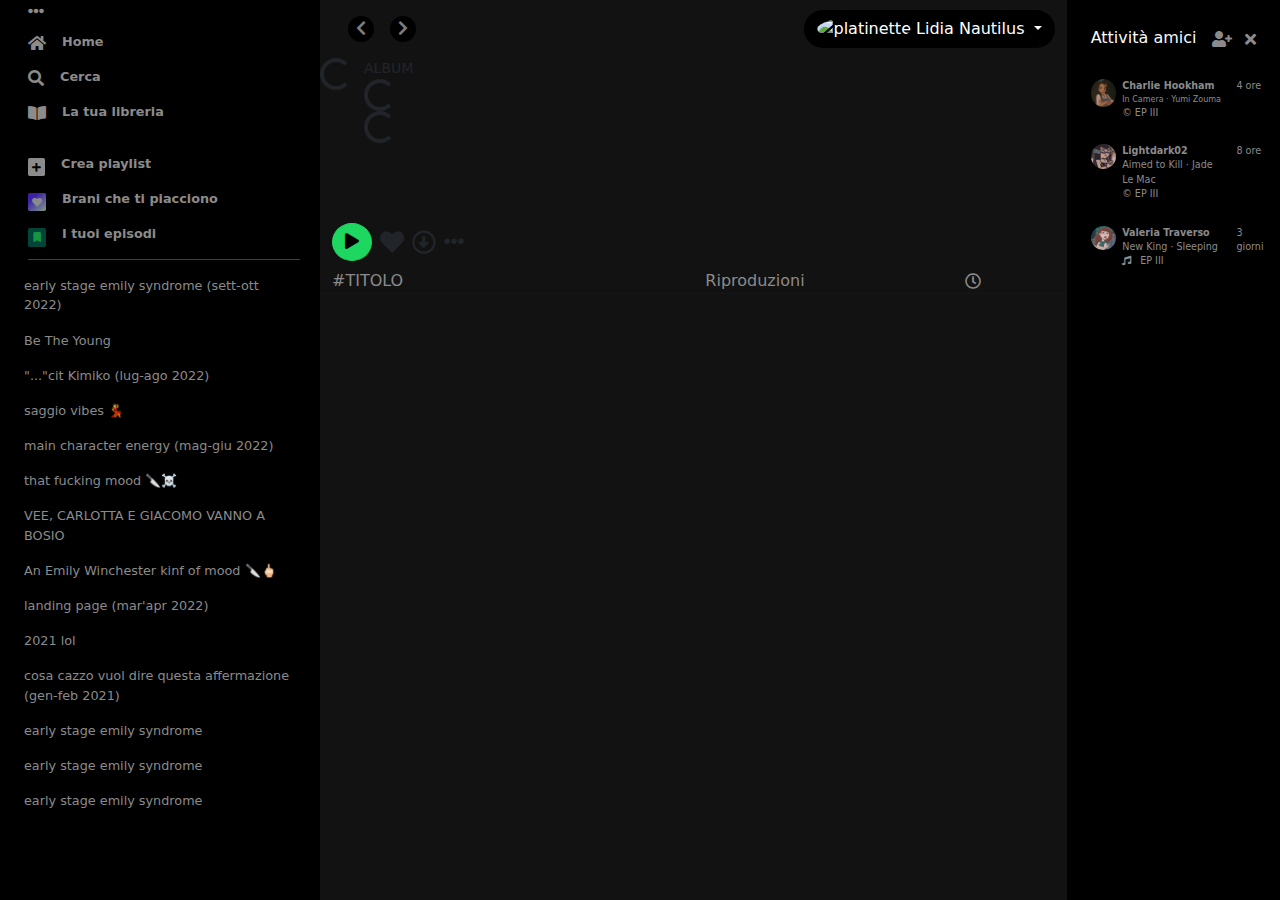
==== album.html @ 0ad05697 "finishes player-album-page" ====
<!DOCTYPE html>
<html lang="en">
  <head>
    <meta charset="utf-8" />
    <meta name="viewport" content="width=device-width, initial-scale=1" />
    <title>Album</title>
    <link
      href="https://cdn.jsdelivr.net/npm/bootstrap@5.3.3/dist/css/bootstrap.min.css"
      rel="stylesheet"
      integrity="sha384-QWTKZyjpPEjISv5WaRU9OFeRpok6YctnYmDr5pNlyT2bRjXh0JMhjY6hW+ALEwIH"
      crossorigin="anonymous"
    />
    <link rel="stylesheet" href="assets/scss/custom-bootstrap.css" />

    <link
      rel="stylesheet"
      href="https://cdnjs.cloudflare.com/ajax/libs/font-awesome/5.15.4/css/all.min.css"
      integrity="sha512-1ycn6IcaQQ40/MKBW2W4Rhis/DbILU74C1vSrLJxCq57o941Ym01SwNsOMqvEBFlcgUa6xLiPY/NS5R+E6ztJQ=="
      crossorigin="anonymous"
      referrerpolicy="no-referrer"
    />
    <link
      rel="stylesheet"
      href="https://cdn.jsdelivr.net/npm/bootstrap-icons@1.11.3/font/bootstrap-icons.min.css"
    />
    <link rel="stylesheet" href="./assets/css/navbar.css" />
    <link rel="stylesheet" href="./assets/css/album.css" />
  </head>
  <body>
    <div class="container-fluid">
      <div class="row">
        <!--BARRA DESTRA-->
        <header class="col col-md-3 bg-black">
          <nav>
            <div class="container mb-3">
              <div class="col">
                <div class="row">
                  <div class="col">
                    <div class="row d-flex">
                      <div class="col d-flex align-self-center mx-1 mb-2">
                        <a href="#">
                          <div>
                            <i class="fas fa-ellipsis-h text-testo"></i>
                          </div>
                        </a>
                      </div>
                    </div>
                    <div class="row d-flex">
                      <a class="text-decoration-none" href="./index.html">
                        <div class="col d-flex align-self-center mx-1">
                          <div>
                            <i class="fas fa-home text-testo"></i>
                          </div>
                          <div class="mx-3 text-testo"><p>Home</p></div>
                        </div>
                      </a>
                    </div>
                    <div class="row d-flex">
                      <a class="text-decoration-none" href="./search.html">
                        <div class="col d-flex align-self-center mx-1">
                          <div><i class="fas fa-search text-testo"></i></div>
                          <div class="mx-3 text-testo"><p>Cerca</p></div>
                        </div>
                        <div class="row d-flex">
                          <div class="col d-flex align-self-center mx-1">
                            <div>
                              <i class="fas fa-book-open text-testo"></i>
                            </div>
                            <div class="mx-3 text-testo">
                              <p>La tua libreria</p>
                            </div>
                          </div>
                        </div>
                      </a>
                    </div>
                  </div>
                </div>
              </div>
            </div>

            <div class="container">
              <div class="col">
                <div class="row">
                  <div class="col">
                    <div class="row d-flex">
                      <a class="text-decoration-none" href="">
                        <div class="col d-flex align-self-center mx-1">
                          <div>
                            <i
                              class="fas fa-plus fa-xs bg-testo text-black plus-icon"
                            ></i>
                          </div>
                          <div class="mx-3 text-testo">
                            <p>Crea playlist</p>
                          </div>
                        </div>
                      </a>
                    </div>
                    <div class="row d-flex">
                      <a class="text-decoration-none" href="">
                        <div class="col d-flex align-self-center mx-1">
                          <div>
                            <i class="fas fa-heart like-icon text-testo"></i>
                          </div>
                          <div class="mx-3 text-testo">
                            <p>Brani che ti piacciono</p>
                          </div>
                        </div>
                      </a>
                      <div class="row d-flex">
                        <a class="text-decoration-none" href="">
                          <div class="col d-flex align-self-center mx-1">
                            <div>
                              <i class="bi bi-bookmark-fill bookmark-icon"></i>
                            </div>
                            <div class="mx-3 text-testo">
                              <p>I tuoi episodi</p>
                            </div>
                          </div>
                        </a>
                        <hr class="text-bg-danger mx-3" />
                      </div>
                    </div>
                  </div>
                </div>
              </div>
            </div>
          </nav>
          <div class="container overflow-y-scroll boxed">
            <div class="row text-testo">
              <div><p>early stage emily syndrome (sett-ott 2022)</p></div>
              <div><p>Be The Young</p></div>
              <div><p>"..."cit Kimiko (lug-ago 2022)</p></div>
              <div><p>saggio vibes 💃</p></div>
              <div><p>main character energy (mag-giu 2022)</p></div>
              <div><p>that fucking mood 🔪☠️</p></div>
              <div><p>VEE, CARLOTTA E GIACOMO VANNO A BOSIO</p></div>
              <div><p>An Emily Winchester kinf of mood 🔪🖕🏻</p></div>
              <div><p>landing page (mar'apr 2022)</p></div>
              <div><p>2021 lol</p></div>
              <div>
                <p>cosa cazzo vuol dire questa affermazione (gen-feb 2021)</p>
              </div>
              <div><p>early stage emily syndrome</p></div>
              <div><p>early stage emily syndrome</p></div>
              <div><p>early stage emily syndrome</p></div>
              <div><p>early stage emily syndrome</p></div>
              <div><p>early stage emily syndrome</p></div>
              <div><p>early stage emily syndrome</p></div>
              <div><p>early stage emily syndrome</p></div>
              <div><p>early stage emily syndrome</p></div>
              <div><p>early stage emily syndrome</p></div>
              <div><p>early stage emily syndrome</p></div>
              <div><p>early stage emily syndrome</p></div>
              <div><p>early stage emily syndrome</p></div>
              <div><p>early stage emily syndrome</p></div>
              <div><p>early stage emily syndrome</p></div>
              <div><p>early stage emily syndrome</p></div>
              <div><p>early stage emily syndrome</p></div>
              <div><p>early stage emily syndrome</p></div>
              <div><p>early stage emily syndrome</p></div>
              <div><p>early stage emily syndrome</p></div>
              <div><p>early stage emily syndrome</p></div>
              <div><p>early stage emily syndrome</p></div>
              <div><p>early stage emily syndrome</p></div>
              <div><p>early stage emily syndrome</p></div>
              <div><p>early stage emily syndrome</p></div>
              <div><p>early stage emily syndrome</p></div>
              <div><p>early stage emily syndrome</p></div>
              <div><p>early stage emily syndrome</p></div>
              <div><p>early stage emily syndrome</p></div>
            </div>
          </div>
        </header>

        <!--CENTRALE-->
        <div
          class="col col-md-7 p-0 vh-100 overflow-y-scroll"
          style="background-color: #121212"
        >
          <div class="container-fluid pb-4" id="sfondo" style="height: auto">
            <div class="row">
              <!--PULSANTI SUPERIORI-->
              <div
                id="header-main"
                class="d-flex align-items-center justify-content-between"
              >
                <div class="d-flex align-items-center justify-content-between">
                  <button
                    class="text-white-50 rounded-circle border-0 text-bg-dark px-2 m-3 bg-black"
                  >
                    <i class="fas fa-chevron-left text-white-50"></i>
                  </button>
                  <button
                    class="text-white-50 rounded-circle border-0 text-bg-dark px-2 bg-black"
                  >
                    <i class="fas fa-chevron-right text-white-50"></i>
                  </button>
                </div>
                <div class="d-flex align-items-center justify-content-between">
                  <div id="drop-menu" class="dropdown d-flex">
                    <button
                      class="btn btn-black dropdown-toggle text-white bg-black border-1 rounded-pill"
                      type="button"
                      data-bs-toggle="dropdown"
                      aria-expanded="false"
                    >
                      <img
                        class="rounded-circle"
                        width="20px"
                        src="https://pbs.twimg.com/profile_images/1235323901661655040/85mwy9YF_400x400.jpg"
                        alt="platinette"
                      />
                      <span id="span">Lidia Nautilus</span>
                    </button>

                    <ul class="dropdown-menu bg-black border border-white">
                      <li>
                        <a class="dropdown-item text-white" href="#">Profilo</a>
                      </li>
                      <li>
                        <a class="dropdown-item text-white" href="#">Album</a>
                      </li>
                      <li>
                        <a class="dropdown-item text-white" href="#">Artisti</a>
                      </li>
                    </ul>
                  </div>
                </div>
              </div>
            </div>
            <div id="appendAlbum" class="row">
              <div class="spinner-border" role="status">
                <span class="visually-hidden">Loading...</span>
              </div>
              <div
                class="col col-md-9 m-0 d-flex flex-column justify-content-end"
              >
                <p class="small m-0">ALBUM</p>
                <div class="spinner-border" role="status">
                  <span class="visually-hidden">Loading...</span>
                </div>

                <div class="spinner-border" role="status">
                  <span class="visually-hidden">Loading...</span>
                </div>
              </div>
            </div>
          </div>

          <div class="container-fluid pt-3 pt-lg-2 vh-100" id="sfondoLg">
            <div
              class="d-flex align-items-center w-25 justify-content-start mt-xl-5 mt-md-1"
            >
              <button type="button" class="btn btn-success rounded-circle">
                <i class="fas fa-play"></i>
              </button>
              <i class="fas fa-heart fs-4 mx-2"></i>
              <i class="far fa-arrow-alt-circle-down fs-4"></i>
              <i class="fas fa-ellipsis-h fs-5 mx-2"></i>
            </div>
            <div class="row mt-2">
              <div class="col col-6 text-testo">#TITOLO</div>
              <div class="col col-3 text-testo">Riproduzioni</div>
              <div
                class="col col-3 d-flex justify-content-around align-items-center"
              >
                <i class="far fa-clock text-testo"></i>
              </div>
              <hr />
            </div>
            <div class="row" id="rowParent">
              <!--QUI INSERISCO LE CARDS FATTE CON JS-->
            </div>
          </div>
        </div>
        <!--BARRA SINISTRA-->
        <div class="col col-md-2 bg-black vh-100">
          <div class="container pt-4">
            <div class="d-flex justify-content-between pt-1">
              <h6 class="text-light">Attività amici</h6>
              <div>
                <a href="#"><i class="fas fa-user-plus text-testo"></i></a>
                <a href="#"><i class="fas fa-times text-testo ms-2"></i></a>
              </div>
            </div>
          </div>
          <!--PRIMO PROFILO-->
          <div class="container my-4">
            <div class="row">
              <div class="col col-2">
                <img
                  class="img-fluid rounded-circle"
                  style="min-width: 25px; width: 25px"
                  src="[data-uri]"
                  alt="img profilo"
                />
              </div>
              <div class="col col-8 text-testo">
                <p class="m-0 fw-bold" style="font-size: 0.6rem">
                  Charlie Hookham
                </p>
                <p style="font-size: 0.5rem" class="m-0">
                  In Camera · Yumi Zouma
                </p>
                <p class="m-0" style="font-size: 0.6rem">&copy EP III</p>
              </div>
              <div class="col col-2 p-0">
                <p class="text-testo" style="font-size: 0.6rem">4 ore</p>
              </div>
            </div>
          </div>
          <!--SECONDO PROFILO-->
          <div class="container mb-4">
            <div class="row">
              <div class="col col-2">
                <img
                  class="img-fluid rounded-circle"
                  style="min-width: 25px; width: 25px"
                  src="[data-uri]"
                  alt="img profilo"
                />
              </div>
              <div class="col col-8 text-testo">
                <p class="m-0 fw-bold" style="font-size: 0.6rem">Lightdark02</p>
                <p style="font-size: 0.6rem" class="m-0">
                  Aimed to Kill · Jade Le Mac
                </p>
                <p class="m-0" style="font-size: 0.6rem">&copy EP III</p>
              </div>
              <div class="col col-2 p-0">
                <p class="text-testo" style="font-size: 0.6rem">8 ore</p>
              </div>
            </div>
          </div>
          <!--TERZO PROFILO-->
          <div class="container">
            <div class="row">
              <div class="col col-2">
                <img
                  class="img-fluid rounded-circle"
                  style="min-width: 25px; width: 25px"
                  src="[data-uri]"
                  alt="img profilo"
                />
              </div>
              <div class="col col-8 text-testo">
                <p class="m-0 fw-bold" style="font-size: 0.6rem">
                  Valeria Traverso
                </p>
                <p style="font-size: 0.6rem" class="m-0">New King · Sleeping</p>
                <p class="m-0" style="font-size: 0.6rem">
                  <i class="fas fa-music me-2"></i>EP III
                </p>
              </div>
              <div class="col col-2 p-0">
                <p class="text-testo" style="font-size: 0.6rem">3 giorni</p>
              </div>
            </div>
          </div>
        </div>
      </div>
    </div>

    <section>
      <article id="player" class="position-fixed bottom-0 w-100 d-none">
        <div
          class="container-fluid bg-warning p-3 text-light border border-2 border-testo border-bottom-0 border-end-0 border-start-0"
        >
          <div class="row justify-content-between">
            <!-- song info -->
            <div
              class="col col-md-3 d-flex align-items-center justify-content-start px-0"
            >
              <div>
                <img
                  src="https://placecats.com/50/50"
                  alt="placeholder"
                  id="player-cover"
                />
              </div>
              <div class="mx-4">
                <p class="mb-0 player-song-title fw-medium" id="player-title">
                  Fat Funny Friend
                </p>
                <p
                  class="mb-0 player-song-artist fw-medium text-testo"
                  id="player-artist"
                >
                  Maddie Zahm
                </p>
              </div>
              <div class="btn btn-outline-dark border-0 p-0">
                <i class="far fa-heart text-testo"></i>
              </div>
            </div>
            <!-- progress bar -->
            <div
              class="col col-md-6 d-flex align-items-center justify-content-center flex-column"
            >
              <!-- player buttons -->
              <div
                class="d-flex w-50 justify-content-around align-items-center"
              >
                <button class="text-light btn btn-outline-dark border-0">
                  <i class="fas fa-random"></i>
                </button>
                <button
                  class="text-light btn btn-outline-dark border-0"
                  id="backward-btn"
                >
                  <i class="fas fa-step-backward"></i>
                </button>
                <button
                  class="text-light btn btn-outline-dark border-0"
                  id="play-btn"
                >
                  <i class="fas fa-play-circle fs-2"></i>
                </button>
                <button
                  class="text-light btn btn-outline-dark border-0"
                  id="forward-btn"
                >
                  <i class="fas fa-step-forward"></i>
                </button>
                <button class="text-light btn btn-outline-dark border-0">
                  <i class="fas fa-retweet"></i>
                </button>
              </div>
              <!-- player progress -->
              <div
                class="d-flex justify-content-between w-100 align-items-center"
              >
                <div id="current-time">00.00</div>
                <div id="progressBarContainer">
                  <div
                    id="progressBar"
                    class="progress-bar w-100 h-25 mx-1 bg-testo rounded-1"
                    role="progressbar"
                    style="width: 0%"
                  >
                    <div></div>
                  </div>
                </div>
                <div
                  id="progressBar"
                  class="progress-bar w-100 h-25 mx-1 bg-testo rounded-1"
                  role="progressbar"
                  style="width: 0%"
                ></div>
                <div id="duration-time">00.00</div>
              </div>
            </div>
            <!-- audio settings -->
            <div
              class="col col-md-3 d-flex align-items-center justify-content-end"
            >
              <!-- mic icon -->
              <button class="mx-1 p-0 btn btn-outline-dark border-0">
                <svg
                  fill="#8B8B8B"
                  width="2rem"
                  height="2rem"
                  viewBox="0 0 64 64"
                  xmlns="http://www.w3.org/2000/svg"
                >
                  <title />
                  <g id="Mic">
                    <path
                      d="M20,50.45a1,1,0,0,1-.71-.3L13.64,44.5a1,1,0,0,1,0-1.42L34.86,21.87a1,1,0,0,1,1.41,0l5.66,5.66a1,1,0,0,1,.29.7,1,1,0,0,1-.29.71L20.72,50.15A1,1,0,0,1,20,50.45Zm-4.24-6.66L20,48l19.8-19.8L35.56,24Z"
                    />
                    <path
                      d="M45.46,29.33a11,11,0,1,1,7.78-3.22h0A10.94,10.94,0,0,1,45.46,29.33Zm0-20A9,9,0,1,0,51.83,24.7h0A9,9,0,0,0,45.46,9.34Z"
                    />
                    <path
                      d="M35.56,34.89h0a1,1,0,0,1-.7-.29L29.2,28.94a1,1,0,0,1,0-1.41l5.66-5.66a1,1,0,0,1,1.41,0l5.66,5.66a1,1,0,0,1,.29.7,1,1,0,0,1-.29.71L36.27,34.6A1,1,0,0,1,35.56,34.89Zm-4.24-6.66,4.24,4.25,4.25-4.25L35.56,24Z"
                    />
                    <path
                      d="M16.12,50.8a1,1,0,0,1-.71-.29l-2.12-2.12a1,1,0,0,1,0-1.42l2.12-2.12a1,1,0,0,1,1.42,0L19,47a1,1,0,0,1,0,1.42l-2.12,2.12A1,1,0,0,1,16.12,50.8Zm-.71-3.12.71.71.71-.71L16.12,47Z"
                    />
                    <path
                      d="M17.45,56.86a2.65,2.65,0,0,1-1.81-.7c-2-1.79-1.66-6.57-1.58-7.51a1,1,0,0,1,1.09-.91,1,1,0,0,1,.9,1.09c-.17,1.93,0,5,.93,5.85a.73.73,0,0,0,.71.15c3.3-.66,7.38-3.36,7.42-3.39,1-.78,4.73-3.39,6.68-2.78A1.82,1.82,0,0,1,33,49.84a1,1,0,0,1-1.87.71c-.68-.06-2.93,1.09-4.85,2.53-.22.15-4.49,3-8.18,3.71A3.47,3.47,0,0,1,17.45,56.86Z"
                    />
                  </g>
                </svg>
              </button>

              <!-- list icon -->
              <button class="mx-1 p-0 btn btn-outline-dark border-0">
                <svg
                  xmlns="http://www.w3.org/2000/svg"
                  width="30"
                  height="30"
                  fill="#8B8B8B"
                  class="bi bi-list"
                  viewBox="0 0 16 16"
                >
                  <path
                    fill-rule="evenodd"
                    d="M2.5 12a.5.5 0 0 1 .5-.5h10a.5.5 0 0 1 0 1H3a.5.5 0 0 1-.5-.5m0-4a.5.5 0 0 1 .5-.5h10a.5.5 0 0 1 0 1H3a.5.5 0 0 1-.5-.5m0-4a.5.5 0 0 1 .5-.5h10a.5.5 0 0 1 0 1H3a.5.5 0 0 1-.5-.5"
                  />
                </svg>
              </button>

              <!-- music player icon -->
              <button class="mx-1 p-0 btn btn-outline-dark border-0">
                <svg
                  xmlns="http://www.w3.org/2000/svg"
                  width="25"
                  height="25"
                  fill="#8B8B8B"
                  class="bi bi-music-player"
                  viewBox="0 0 16 16"
                >
                  <path
                    d="M4 3a1 1 0 0 1 1-1h6a1 1 0 0 1 1 1v3a1 1 0 0 1-1 1H5a1 1 0 0 1-1-1zm1 0v3h6V3zm3 9a1 1 0 1 0 0-2 1 1 0 0 0 0 2"
                  />
                  <path
                    d="M11 11a3 3 0 1 1-6 0 3 3 0 0 1 6 0m-3 2a2 2 0 1 0 0-4 2 2 0 0 0 0 4"
                  />
                  <path
                    d="M2 2a2 2 0 0 1 2-2h8a2 2 0 0 1 2 2v12a2 2 0 0 1-2 2H4a2 2 0 0 1-2-2zm2-1a1 1 0 0 0-1 1v12a1 1 0 0 0 1 1h8a1 1 0 0 0 1-1V2a1 1 0 0 0-1-1z"
                  />
                </svg>
              </button>

              <!-- volume icon -->
              <button
                class="mx-1 p-0 btn btn-outline-dark border-0"
                id="volume-btn"
              >
                <svg
                  xmlns="http://www.w3.org/2000/svg"
                  width="30"
                  height="30"
                  fill="#8B8B8B"
                  class="bi bi-volume-up"
                  viewBox="0 0 16 16"
                >
                  <path
                    d="M11.536 14.01A8.47 8.47 0 0 0 14.026 8a8.47 8.47 0 0 0-2.49-6.01l-.708.707A7.48 7.48 0 0 1 13.025 8c0 2.071-.84 3.946-2.197 5.303z"
                  />
                  <path
                    d="M10.121 12.596A6.48 6.48 0 0 0 12.025 8a6.48 6.48 0 0 0-1.904-4.596l-.707.707A5.48 5.48 0 0 1 11.025 8a5.48 5.48 0 0 1-1.61 3.89z"
                  />
                  <path
                    d="M10.025 8a4.5 4.5 0 0 1-1.318 3.182L8 10.475A3.5 3.5 0 0 0 9.025 8c0-.966-.392-1.841-1.025-2.475l.707-.707A4.5 4.5 0 0 1 10.025 8M7 4a.5.5 0 0 0-.812-.39L3.825 5.5H1.5A.5.5 0 0 0 1 6v4a.5.5 0 0 0 .5.5h2.325l2.363 1.89A.5.5 0 0 0 7 12zM4.312 6.39 6 5.04v5.92L4.312 9.61A.5.5 0 0 0 4 9.5H2v-3h2a.5.5 0 0 0 .312-.11"
                  />
                </svg>
              </button>

              <!-- volume bar -->

              <div id="volumeContainer">
                <div id="volumeBar"></div>
              </div>

              <!-- angle-expande icon -->
              <button class="mx-1 p-0 btn btn-outline-dark border-0">
                <svg
                  xmlns="http://www.w3.org/2000/svg"
                  width="20"
                  height="20"
                  fill="#8B8B8B"
                  class="bi bi-arrows-angle-expand"
                  viewBox="0 0 16 16"
                >
                  <path
                    fill-rule="evenodd"
                    d="M5.828 10.172a.5.5 0 0 0-.707 0l-4.096 4.096V11.5a.5.5 0 0 0-1 0v3.975a.5.5 0 0 0 .5.5H4.5a.5.5 0 0 0 0-1H1.732l4.096-4.096a.5.5 0 0 0 0-.707m4.344-4.344a.5.5 0 0 0 .707 0l4.096-4.096V4.5a.5.5 0 1 0 1 0V.525a.5.5 0 0 0-.5-.5H11.5a.5.5 0 0 0 0 1h2.768l-4.096 4.096a.5.5 0 0 0 0 .707"
                  />
                </svg>
              </button>
            </div>
          </div>
        </div>
      </article>
      <audio id="audio" src="" controls class="d-none"></audio>
    </section>
    <script src="album.js"></script>

    <script
      src="https://cdn.jsdelivr.net/npm/bootstrap@5.3.3/dist/js/bootstrap.bundle.min.js"
      integrity="sha384-YvpcrYf0tY3lHB60NNkmXc5s9fDVZLESaAA55NDzOxhy9GkcIdslK1eN7N6jIeHz"
      crossorigin="anonymous"
    ></script>
  </body>
</html>
---- assets/css/navbar.css ----
.like-icon {
  font-size: 10px;
  padding: 4px 4px;
  border-radius: 10%;
  background: rgb(61, 32, 168);
  background: linear-gradient(
    140deg,
    rgba(61, 32, 168, 1) 27%,
    rgba(119, 142, 137, 1) 91%
  );
}
.bookmark-icon {
  color: #149643;
  font-size: 10px;
  padding: 4px 4px;
  border-radius: 10%;
  background: #004537;
}
.plus-icon {
  font-size: 10px;
  padding: 4px 4px;
  border-radius: 10%;
}

.boxed {
  height: 60vh;
}

/* ===== Scrollbar CSS ===== */
/* Firefox */
* {
  scrollbar-width: auto;
  scrollbar-color: #4d4d4d #050505;
}

/* Chrome, Edge, and Safari */
*::-webkit-scrollbar {
  width: 16px;
}

*::-webkit-scrollbar-track {
  background: #050505;
}

*::-webkit-scrollbar-thumb {
  background-color: #4d4d4d;
  border-radius: 10px;
  border: 3px none #000000;
}

/* Handle */
::-webkit-scrollbar-thumb {
  -webkit-border-radius: 10px;
  border-radius: 10px;
  background: rgba(255, 0, 0, 0.8);
  -webkit-box-shadow: inset 0 0 6px rgba(0, 0, 0, 0.5);
}

nav p {
  font-weight: 600;
}
p {
  font-size: 0.8rem;
}
---- assets/css/album.css ----
#volumeContainer {
  width: 30%;
  height: 10%;
  background-color: #8b8b8b;
  border-radius: 5px;
  cursor: pointer;
}

#volumeBar {
  width: 100%;
  height: 100%;
  background-color: #007bff;
  border-radius: 5px;
}
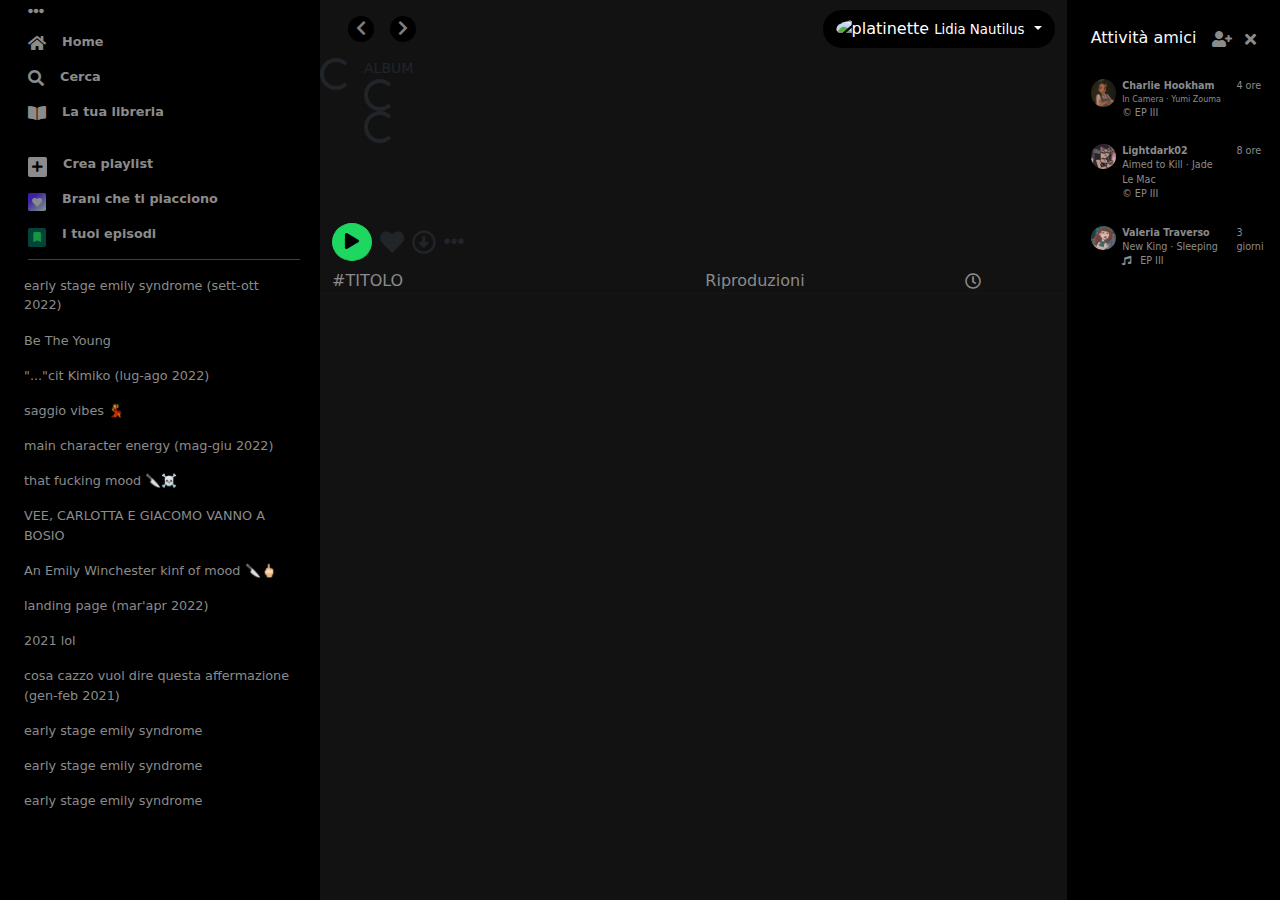
==== commit b00de458: "Add una caterba di changes" ====
--- a/album.html
+++ b/album.html
@@ -11,7 +11,7 @@
       crossorigin="anonymous"
     />
     <link rel="stylesheet" href="assets/scss/custom-bootstrap.css" />
-
+    <link rel="stylesheet" href="./assets/css/assets.css" />
     <link
       rel="stylesheet"
       href="https://cdnjs.cloudflare.com/ajax/libs/font-awesome/5.15.4/css/all.min.css"
@@ -23,14 +23,14 @@
       rel="stylesheet"
       href="https://cdn.jsdelivr.net/npm/bootstrap-icons@1.11.3/font/bootstrap-icons.min.css"
     />
-    <link rel="stylesheet" href="./assets/css/navbar.css" />
-    <link rel="stylesheet" href="./assets/css/album.css" />
   </head>
   <body>
     <div class="container-fluid">
       <div class="row">
         <!--BARRA DESTRA-->
-        <header class="col col-md-3 bg-black">
+        <header
+          class="col col-md-3 bg-black vh-100 d-sm-none d-none d-md-block"
+        >
           <nav>
             <div class="container mb-3">
               <div class="col">
@@ -51,7 +51,9 @@
                           <div>
                             <i class="fas fa-home text-testo"></i>
                           </div>
-                          <div class="mx-3 text-testo"><p>Home</p></div>
+                          <div class="mx-3 text-testo">
+                            <p>Home</p>
+                          </div>
                         </div>
                       </a>
                     </div>
@@ -59,7 +61,9 @@
                       <a class="text-decoration-none" href="./search.html">
                         <div class="col d-flex align-self-center mx-1">
                           <div><i class="fas fa-search text-testo"></i></div>
-                          <div class="mx-3 text-testo"><p>Cerca</p></div>
+                          <div class="mx-3 text-testo">
+                            <p>Cerca</p>
+                          </div>
                         </div>
                         <div class="row d-flex">
                           <div class="col d-flex align-self-center mx-1">
@@ -78,7 +82,7 @@
               </div>
             </div>
 
-            <div class="container">
+            <div class="container bg-black">
               <div class="col">
                 <div class="row">
                   <div class="col">
@@ -128,47 +132,123 @@
           </nav>
           <div class="container overflow-y-scroll boxed">
             <div class="row text-testo">
-              <div><p>early stage emily syndrome (sett-ott 2022)</p></div>
-              <div><p>Be The Young</p></div>
-              <div><p>"..."cit Kimiko (lug-ago 2022)</p></div>
-              <div><p>saggio vibes 💃</p></div>
-              <div><p>main character energy (mag-giu 2022)</p></div>
-              <div><p>that fucking mood 🔪☠️</p></div>
-              <div><p>VEE, CARLOTTA E GIACOMO VANNO A BOSIO</p></div>
-              <div><p>An Emily Winchester kinf of mood 🔪🖕🏻</p></div>
-              <div><p>landing page (mar'apr 2022)</p></div>
-              <div><p>2021 lol</p></div>
+              <div>
+                <p>early stage emily syndrome (sett-ott 2022)</p>
+              </div>
+              <div>
+                <p>Be The Young</p>
+              </div>
+              <div>
+                <p>"..."cit Kimiko (lug-ago 2022)</p>
+              </div>
+              <div>
+                <p>saggio vibes 💃</p>
+              </div>
+              <div>
+                <p>main character energy (mag-giu 2022)</p>
+              </div>
+              <div>
+                <p>that fucking mood 🔪☠️</p>
+              </div>
+              <div>
+                <p>VEE, CARLOTTA E GIACOMO VANNO A BOSIO</p>
+              </div>
+              <div>
+                <p>An Emily Winchester kinf of mood 🔪🖕🏻</p>
+              </div>
+              <div>
+                <p>landing page (mar'apr 2022)</p>
+              </div>
+              <div>
+                <p>2021 lol</p>
+              </div>
               <div>
                 <p>cosa cazzo vuol dire questa affermazione (gen-feb 2021)</p>
               </div>
-              <div><p>early stage emily syndrome</p></div>
-              <div><p>early stage emily syndrome</p></div>
-              <div><p>early stage emily syndrome</p></div>
-              <div><p>early stage emily syndrome</p></div>
-              <div><p>early stage emily syndrome</p></div>
-              <div><p>early stage emily syndrome</p></div>
-              <div><p>early stage emily syndrome</p></div>
-              <div><p>early stage emily syndrome</p></div>
-              <div><p>early stage emily syndrome</p></div>
-              <div><p>early stage emily syndrome</p></div>
-              <div><p>early stage emily syndrome</p></div>
-              <div><p>early stage emily syndrome</p></div>
-              <div><p>early stage emily syndrome</p></div>
-              <div><p>early stage emily syndrome</p></div>
-              <div><p>early stage emily syndrome</p></div>
-              <div><p>early stage emily syndrome</p></div>
-              <div><p>early stage emily syndrome</p></div>
-              <div><p>early stage emily syndrome</p></div>
-              <div><p>early stage emily syndrome</p></div>
-              <div><p>early stage emily syndrome</p></div>
-              <div><p>early stage emily syndrome</p></div>
-              <div><p>early stage emily syndrome</p></div>
-              <div><p>early stage emily syndrome</p></div>
-              <div><p>early stage emily syndrome</p></div>
-              <div><p>early stage emily syndrome</p></div>
-              <div><p>early stage emily syndrome</p></div>
-              <div><p>early stage emily syndrome</p></div>
-              <div><p>early stage emily syndrome</p></div>
+              <div>
+                <p>early stage emily syndrome</p>
+              </div>
+              <div>
+                <p>early stage emily syndrome</p>
+              </div>
+              <div>
+                <p>early stage emily syndrome</p>
+              </div>
+              <div>
+                <p>early stage emily syndrome</p>
+              </div>
+              <div>
+                <p>early stage emily syndrome</p>
+              </div>
+              <div>
+                <p>early stage emily syndrome</p>
+              </div>
+              <div>
+                <p>early stage emily syndrome</p>
+              </div>
+              <div>
+                <p>early stage emily syndrome</p>
+              </div>
+              <div>
+                <p>early stage emily syndrome</p>
+              </div>
+              <div>
+                <p>early stage emily syndrome</p>
+              </div>
+              <div>
+                <p>early stage emily syndrome</p>
+              </div>
+              <div>
+                <p>early stage emily syndrome</p>
+              </div>
+              <div>
+                <p>early stage emily syndrome</p>
+              </div>
+              <div>
+                <p>early stage emily syndrome</p>
+              </div>
+              <div>
+                <p>early stage emily syndrome</p>
+              </div>
+              <div>
+                <p>early stage emily syndrome</p>
+              </div>
+              <div>
+                <p>early stage emily syndrome</p>
+              </div>
+              <div>
+                <p>early stage emily syndrome</p>
+              </div>
+              <div>
+                <p>early stage emily syndrome</p>
+              </div>
+              <div>
+                <p>early stage emily syndrome</p>
+              </div>
+              <div>
+                <p>early stage emily syndrome</p>
+              </div>
+              <div>
+                <p>early stage emily syndrome</p>
+              </div>
+              <div>
+                <p>early stage emily syndrome</p>
+              </div>
+              <div>
+                <p>early stage emily syndrome</p>
+              </div>
+              <div>
+                <p>early stage emily syndrome</p>
+              </div>
+              <div>
+                <p>early stage emily syndrome</p>
+              </div>
+              <div>
+                <p>early stage emily syndrome</p>
+              </div>
+              <div>
+                <p>early stage emily syndrome</p>
+              </div>
             </div>
           </div>
         </header>
@@ -275,7 +355,8 @@
           </div>
         </div>
         <!--BARRA SINISTRA-->
-        <div class="col col-md-2 bg-black vh-100">
+        <!--colonna destra-->
+        <div class="col col-md-2 bg-black vh-100 d-sm-none d-none d-md-block">
           <div class="container pt-4">
             <div class="d-flex justify-content-between pt-1">
               <h6 class="text-light">Attività amici</h6>
@@ -363,7 +444,10 @@
     </div>
 
     <section>
-      <article id="player" class="position-fixed bottom-0 w-100 d-none">
+      <article
+        id="player"
+        class="position-absolute position bottom-0 w-100 d-none"
+      >
         <div
           class="container-fluid bg-warning p-3 text-light border border-2 border-testo border-bottom-0 border-end-0 border-start-0"
         >
@@ -372,7 +456,7 @@
             <div
               class="col col-md-3 d-flex align-items-center justify-content-start px-0"
             >
-              <div>
+              <div class="d-sm-none d-none d-md-block">
                 <img
                   src="https://placecats.com/50/50"
                   alt="placeholder"
@@ -402,7 +486,9 @@
               <div
                 class="d-flex w-50 justify-content-around align-items-center"
               >
-                <button class="text-light btn btn-outline-dark border-0">
+                <button
+                  class="text-light btn btn-outline-dark border-0 d-sm-none d-none d-md-block"
+                >
                   <i class="fas fa-random"></i>
                 </button>
                 <button
@@ -423,13 +509,15 @@
                 >
                   <i class="fas fa-step-forward"></i>
                 </button>
-                <button class="text-light btn btn-outline-dark border-0">
+                <button
+                  class="text-light btn btn-outline-dark border-0 d-sm-none d-none d-md-block"
+                >
                   <i class="fas fa-retweet"></i>
                 </button>
               </div>
               <!-- player progress -->
               <div
-                class="d-flex justify-content-between w-100 align-items-center"
+                class="d-flex justify-content-between w-100 align-items-center d-sm-none d-none d-md-flex"
               >
                 <div id="current-time">00.00</div>
                 <div id="progressBarContainer">
@@ -453,7 +541,7 @@
             </div>
             <!-- audio settings -->
             <div
-              class="col col-md-3 d-flex align-items-center justify-content-end"
+              class="col col-md-3 d-flex align-items-center justify-content-end d-sm-none d-none d-md-flex"
             >
               <!-- mic icon -->
               <button class="mx-1 p-0 btn btn-outline-dark border-0">
@@ -577,8 +665,75 @@
       </article>
       <audio id="audio" src="" controls class="d-none"></audio>
     </section>
-    <script src="album.js"></script>
-
+    <script src="./assets/scripts/album.js"></script>
+    <footer
+      class="col-12 container-fluid pt-3 bg-dark bg-opacity-75 d-md-none position-fixed bottom-0"
+    >
+      <div class="row d-flex">
+        <div class="col-4 d-flex justify-content-center">
+          <svg
+            xmlns="http://www.w3.org/2000/svg"
+            width="30"
+            height="30"
+            fill="currentColor"
+            class="bi bi-house text-white"
+            viewBox="0 0 16 16"
+          >
+            <path
+              d="M8.707 1.5a1 1 0 0 0-1.414 0L.646 8.146a.5.5 0 0 0 .708.708L2 8.207V13.5A1.5 1.5 0 0 0 3.5 15h9a1.5 1.5 0 0 0 1.5-1.5V8.207l.646.647a.5.5 0 0 0 .708-.708L13 5.793V2.5a.5.5 0 0 0-.5-.5h-1a.5.5 0 0 0-.5.5v1.293zM13 7.207V13.5a.5.5 0 0 1-.5.5h-9a.5.5 0 0 1-.5-.5V7.207l5-5z"
+            />
+          </svg>
+        </div>
+        <div class="col-4 d-flex justify-content-center">
+          <svg
+            xmlns="http://www.w3.org/2000/svg"
+            width="30"
+            height="30"
+            fill="currentColor"
+            class="bi bi-search text-white"
+            viewBox="0 0 16 16"
+          >
+            <path
+              d="M11.742 10.344a6.5 6.5 0 1 0-1.397 1.398h-.001q.044.06.098.115l3.85 3.85a1 1 0 0 0 1.415-1.414l-3.85-3.85a1 1 0 0 0-.115-.1zM12 6.5a5.5 5.5 0 1 1-11 0 5.5 5.5 0 0 1 11 0"
+            />
+          </svg>
+        </div>
+        <div class="col-4 d-flex justify-content-center">
+          <svg
+            xmlns="http://www.w3.org/2000/svg"
+            width="30"
+            height="30"
+            fill="currentColor"
+            class="bi bi-stickies text-white"
+            viewBox="0 0 16 16"
+          >
+            <path
+              d="M1.5 0A1.5 1.5 0 0 0 0 1.5V13a1 1 0 0 0 1 1V1.5a.5.5 0 0 1 .5-.5H14a1 1 0 0 0-1-1z"
+            />
+            <path
+              d="M3.5 2A1.5 1.5 0 0 0 2 3.5v11A1.5 1.5 0 0 0 3.5 16h6.086a1.5 1.5 0 0 0 1.06-.44l4.915-4.914A1.5 1.5 0 0 0 16 9.586V3.5A1.5 1.5 0 0 0 14.5 2zM3 3.5a.5.5 0 0 1 .5-.5h11a.5.5 0 0 1 .5.5V9h-4.5A1.5 1.5 0 0 0 9 10.5V15H3.5a.5.5 0 0 1-.5-.5zm7 11.293V10.5a.5.5 0 0 1 .5-.5h4.293z"
+            />
+          </svg>
+        </div>
+        <div
+          class="col-4 d-flex justify-content-center mt-1 text-decoration-none"
+        >
+          <a href="./index.html" class="text-decoration-none text-white"
+            >Home</a
+          >
+        </div>
+        <div class="col-4 d-flex justify-content-center text-white mt-1">
+          <a href="./search.html" class="text-decoration-none text-white"
+            >Cerca</a
+          >
+        </div>
+        <div class="col-4 d-flex justify-content-center text-white mt-1">
+          <a href="./likeBrani.html" class="text-decoration-none text-white"
+            >La tua libreria</a
+          >
+        </div>
+      </div>
+    </footer>
     <script
       src="https://cdn.jsdelivr.net/npm/bootstrap@5.3.3/dist/js/bootstrap.bundle.min.js"
       integrity="sha384-YvpcrYf0tY3lHB60NNkmXc5s9fDVZLESaAA55NDzOxhy9GkcIdslK1eN7N6jIeHz"
--- a/assets/css/assets.css
+++ b/assets/css/assets.css
@@ -0,0 +1,283 @@
+.myP {
+  font-size: 12px;
+}
+
+.pVertical {
+  font-size: 11px;
+}
+
+.bgMain {
+  background-color: #202020;
+}
+
+.myMain {
+  background-color: #202020;
+}
+
+#volumeContainer {
+  width: 30%;
+  height: 10%;
+  background-color: #8b8b8b;
+  border-radius: 5px;
+  cursor: pointer;
+}
+
+#volumeBar {
+  width: 100%;
+  height: 100%;
+  background-color: #007bff;
+  border-radius: 5px;
+}
+
+.bgCards {
+  background-color: #8b8b8b;
+}
+@media screen and (max-width: 768px) {
+  .position {
+    transform: translateY(-80%);
+  }
+
+  .bgCards {
+    background-color: black;
+  }
+}
+
+#hero-section-artist {
+  height: 40vh;
+}
+
+.h-30 {
+  height: 30vh;
+}
+
+#verified-artist {
+  font-size: 0.8rem;
+}
+
+#artist-popular-info {
+  height: 60vh;
+  overflow-y: scroll;
+}
+
+#artist-following-btn,
+#expands-song-list {
+  font-size: 0.7rem;
+  font-weight: 900;
+}
+
+#artist-page-download {
+  font-size: 0.8rem;
+}
+
+#song-duration {
+  font-size: 0.8rem;
+}
+
+#heart-container {
+  padding: 0.2rem;
+  border-radius: 50%;
+  width: 1rem;
+  height: 1rem;
+}
+
+.bi-heart-fill {
+  font-size: 0.5rem;
+}
+
+#num-song-i-liked .text-testo {
+  font-size: 0.7rem;
+}
+
+#volumeContainer {
+  width: 30%;
+  height: 10%;
+  background-color: #8b8b8b;
+  border-radius: 5px;
+  cursor: pointer;
+}
+
+#volumeBar {
+  width: 100%;
+  height: 100%;
+  background-color: #007bff;
+  border-radius: 5px;
+}
+/* main {
+  background: rgb(32, 32, 32);
+  background: linear-gradient(
+    191deg,
+    rgba(32, 32, 32, 1) 0%,
+    rgba(18, 18, 18, 1) 58%
+  );
+} */
+main {
+  background-color: #202020;
+}
+
+#span {
+  font-size: smaller;
+}
+
+@font-face {
+  font-family: 'Circular';
+  src: url(../fonts/CircularStd-Light.otf);
+  font-weight: 300;
+  font-style: normal;
+}
+@font-face {
+  font-family: 'Circular';
+  src: url(../fonts/CircularStd-LightItalic.otf);
+  font-weight: 300;
+  font-style: italic;
+}
+@font-face {
+  font-family: 'Circular';
+  src: url(../fonts/CircularStd-Book.otf);
+  font-weight: 400;
+  font-style: normal;
+}
+@font-face {
+  font-family: 'Circular';
+  src: url(../fonts/CircularStd-BookItalic.otf);
+  font-weight: 400;
+  font-style: italic;
+}
+@font-face {
+  font-family: 'Circular';
+  src: url(../fonts/CircularStd-Medium.otf);
+  font-weight: 500;
+  font-style: normal;
+}
+@font-face {
+  font-family: 'Circular';
+  src: url(../fonts/CircularStd-MediumItalic.otf);
+  font-weight: 500;
+  font-style: italic;
+}
+@font-face {
+  font-family: 'Circular';
+  src: url(../fonts/CircularStd-MediumItalic.otf);
+  font-weight: 500;
+  font-style: italic;
+}
+@font-face {
+  font-family: 'Circular';
+  src: url(../fonts/CircularStd-Bold.otf);
+  font-weight: 700;
+  font-style: normal;
+}
+@font-face {
+  font-family: 'Circular';
+  src: url(../fonts/CircularStd-BoldItalic.otf);
+  font-weight: 700;
+  font-style: italic;
+}
+@font-face {
+  font-family: 'Circular';
+  src: url(../fonts/CircularStd-Black.otf);
+  font-weight: 900;
+  font-style: normal;
+}
+@font-face {
+  font-family: 'Circular';
+  src: url(../fonts/CircularStd-BlackItalic.otf);
+  font-weight: 900;
+  font-style: italic;
+}
+.like-icon {
+  font-size: 10px;
+  padding: 4px 4px;
+  border-radius: 10%;
+  background: rgb(61, 32, 168);
+  background: linear-gradient(
+    140deg,
+    rgba(61, 32, 168, 1) 27%,
+    rgba(119, 142, 137, 1) 91%
+  );
+}
+.bookmark-icon {
+  color: #149643;
+  font-size: 10px;
+  padding: 4px 4px;
+  border-radius: 10%;
+  background: #004537;
+}
+.plus-icon {
+  font-size: 10px;
+  padding: 4px 4px;
+  border-radius: 10%;
+}
+
+.boxed {
+  height: 60vh;
+}
+
+/* ===== Scrollbar CSS ===== */
+/* Firefox */
+* {
+  scrollbar-width: auto;
+  scrollbar-color: #4d4d4d #050505;
+}
+
+/* Chrome, Edge, and Safari */
+*::-webkit-scrollbar {
+  width: 16px;
+}
+
+*::-webkit-scrollbar-track {
+  background: #050505;
+}
+
+*::-webkit-scrollbar-thumb {
+  background-color: #4d4d4d;
+  border-radius: 10px;
+  border: 3px none #000000;
+}
+
+/* Handle */
+::-webkit-scrollbar-thumb {
+  -webkit-border-radius: 10px;
+  border-radius: 10px;
+  background: rgba(255, 0, 0, 0.8);
+  -webkit-box-shadow: inset 0 0 6px rgba(0, 0, 0, 0.5);
+}
+
+nav p {
+  font-weight: 600;
+}
+p {
+  font-size: 0.8rem;
+}
+
+.player-song-artist {
+  font-size: 0.8rem;
+}
+
+#volumeContainer {
+  width: 30%;
+  height: 10%;
+  background-color: #8b8b8b;
+  border-radius: 5px;
+  cursor: pointer;
+}
+
+#volumeBar {
+  width: 0%;
+  height: 100%;
+  background-color: #007bff;
+  border-radius: 5px;
+}
+
+@media screen and (max-width: 768px) {
+  .position {
+    transform: translateY(-80%);
+  }
+}
+#search-list-container {
+  height: 90%;
+  overflow-y: scroll;
+}
+
+#main-search {
+  height: 100vh;
+}
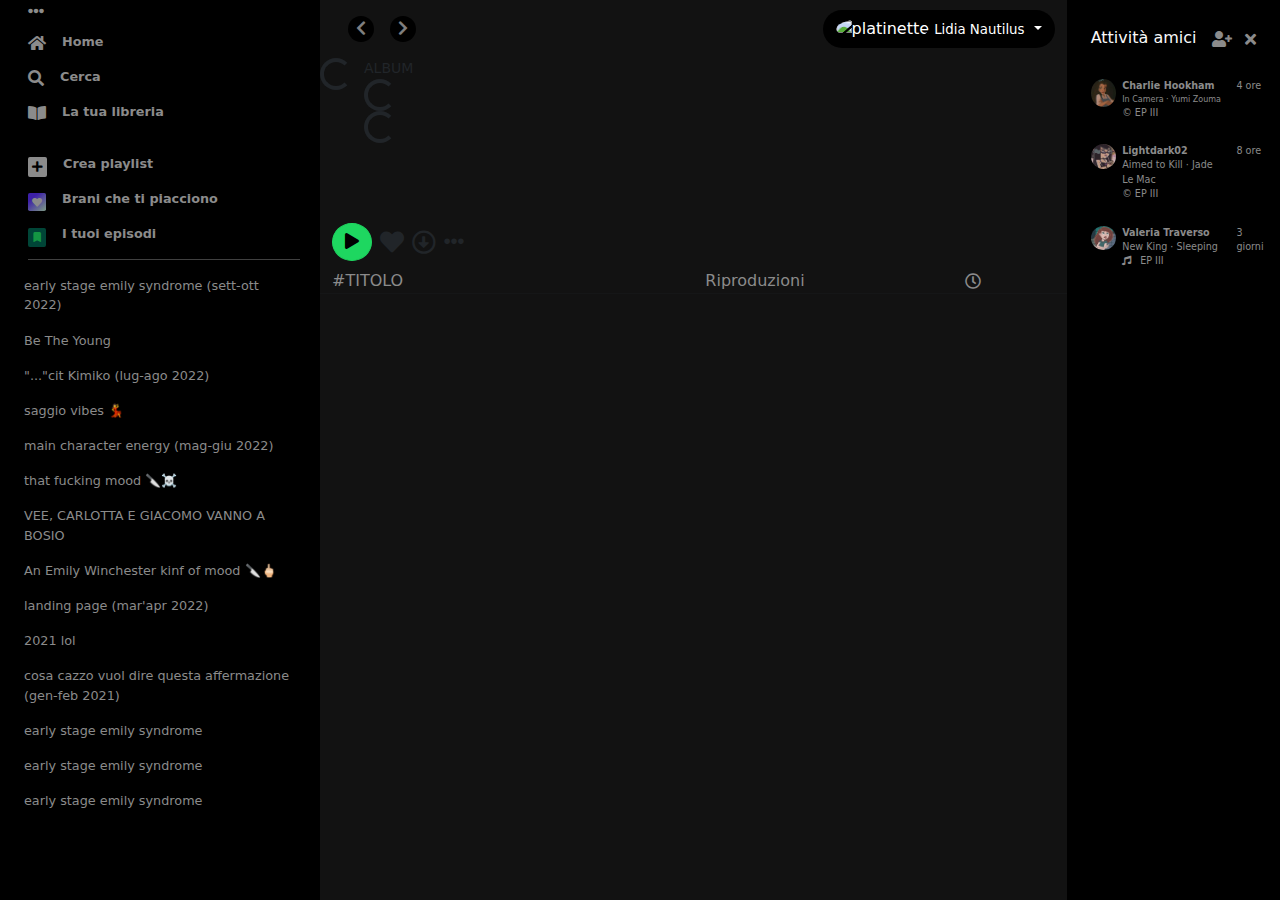
==== commit 301d92b9: "Merge branch 'main' into Last-Responsiveness" ====
--- a/album.html
+++ b/album.html
@@ -101,7 +101,7 @@
                       </a>
                     </div>
                     <div class="row d-flex">
-                      <a class="text-decoration-none" href="">
+                      <a class="text-decoration-none" href="./likeBrani.html">
                         <div class="col d-flex align-self-center mx-1">
                           <div>
                             <i class="fas fa-heart like-icon text-testo"></i>
@@ -449,14 +449,14 @@
         class="position-absolute position bottom-0 w-100 d-none"
       >
         <div
-          class="container-fluid bg-warning p-3 text-light border border-2 border-testo border-bottom-0 border-end-0 border-start-0"
+          class="container-fluid bg-warning py-0 text-light border border-2 border-testo border-bottom-0 border-end-0 border-start-0"
         >
           <div class="row justify-content-between">
             <!-- song info -->
             <div
               class="col col-md-3 d-flex align-items-center justify-content-start px-0"
             >
-              <div class="d-sm-none d-none d-md-block">
+              <div class="d-sm-none d-none d-md-block ms-2">
                 <img
                   src="https://placecats.com/50/50"
                   alt="placeholder"
@@ -667,7 +667,7 @@
     </section>
     <script src="./assets/scripts/album.js"></script>
     <footer
-      class="col-12 container-fluid pt-3 bg-dark bg-opacity-75 d-md-none position-fixed bottom-0"
+      class="col-12 container-fluid pt-3 bg-dark d-md-none position-fixed bottom-0"
     >
       <div class="row d-flex">
         <div class="col-4 d-flex justify-content-center">
--- a/assets/css/assets.css
+++ b/assets/css/assets.css
@@ -270,7 +270,7 @@
 
 @media screen and (max-width: 768px) {
   .position {
-    transform: translateY(-80%);
+    transform: translateY(-120%);
   }
 }
 #search-list-container {
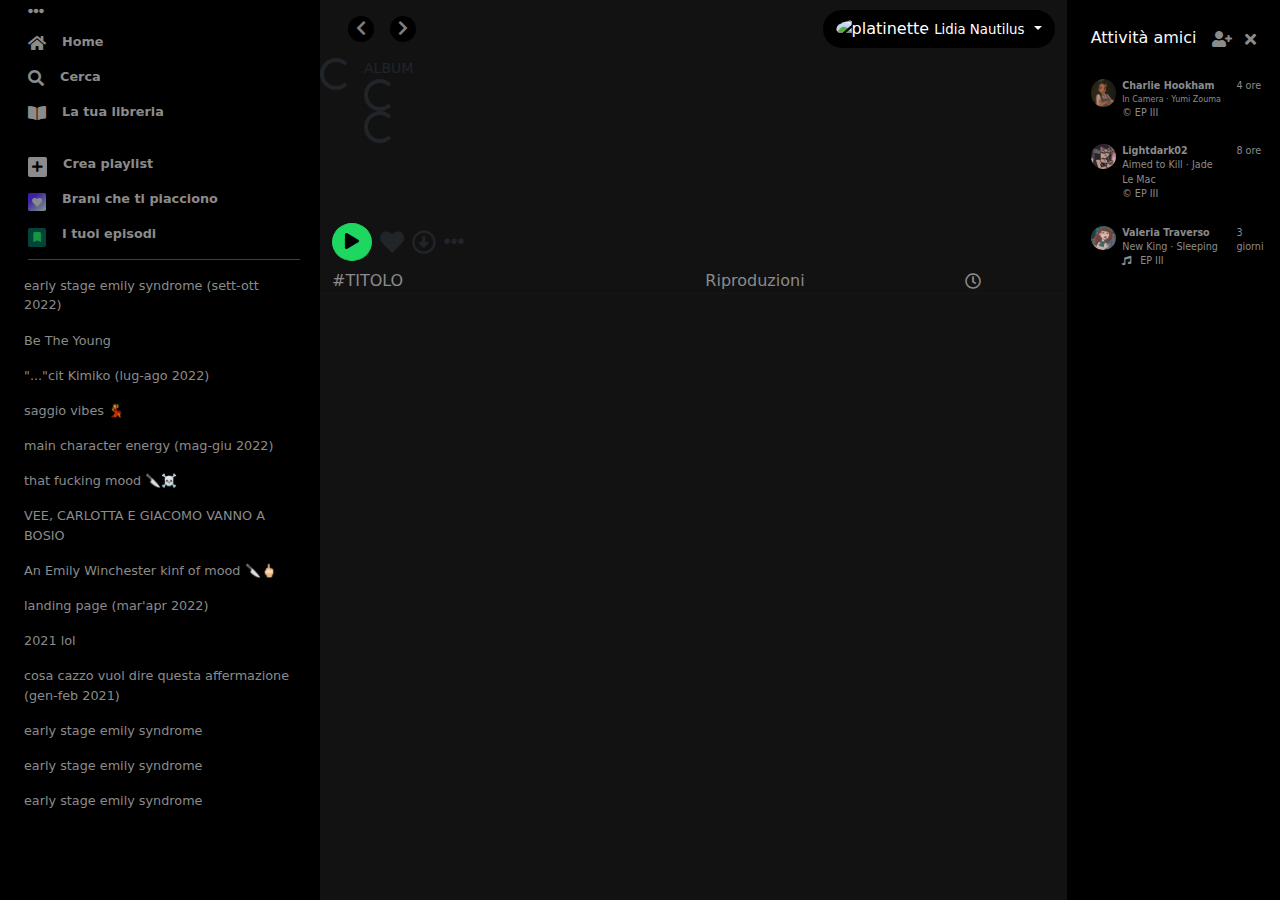
==== commit 02b70a5d: ".ui fixes" ====
--- a/album.html
+++ b/album.html
@@ -442,7 +442,6 @@
         </div>
       </div>
     </div>
-
     <section>
       <article
         id="player"
--- a/assets/css/assets.css
+++ b/assets/css/assets.css
@@ -270,7 +270,7 @@
 
 @media screen and (max-width: 768px) {
   .position {
-    transform: translateY(-120%);
+    transform: translateY(-4.5rem);
   }
 }
 #search-list-container {
